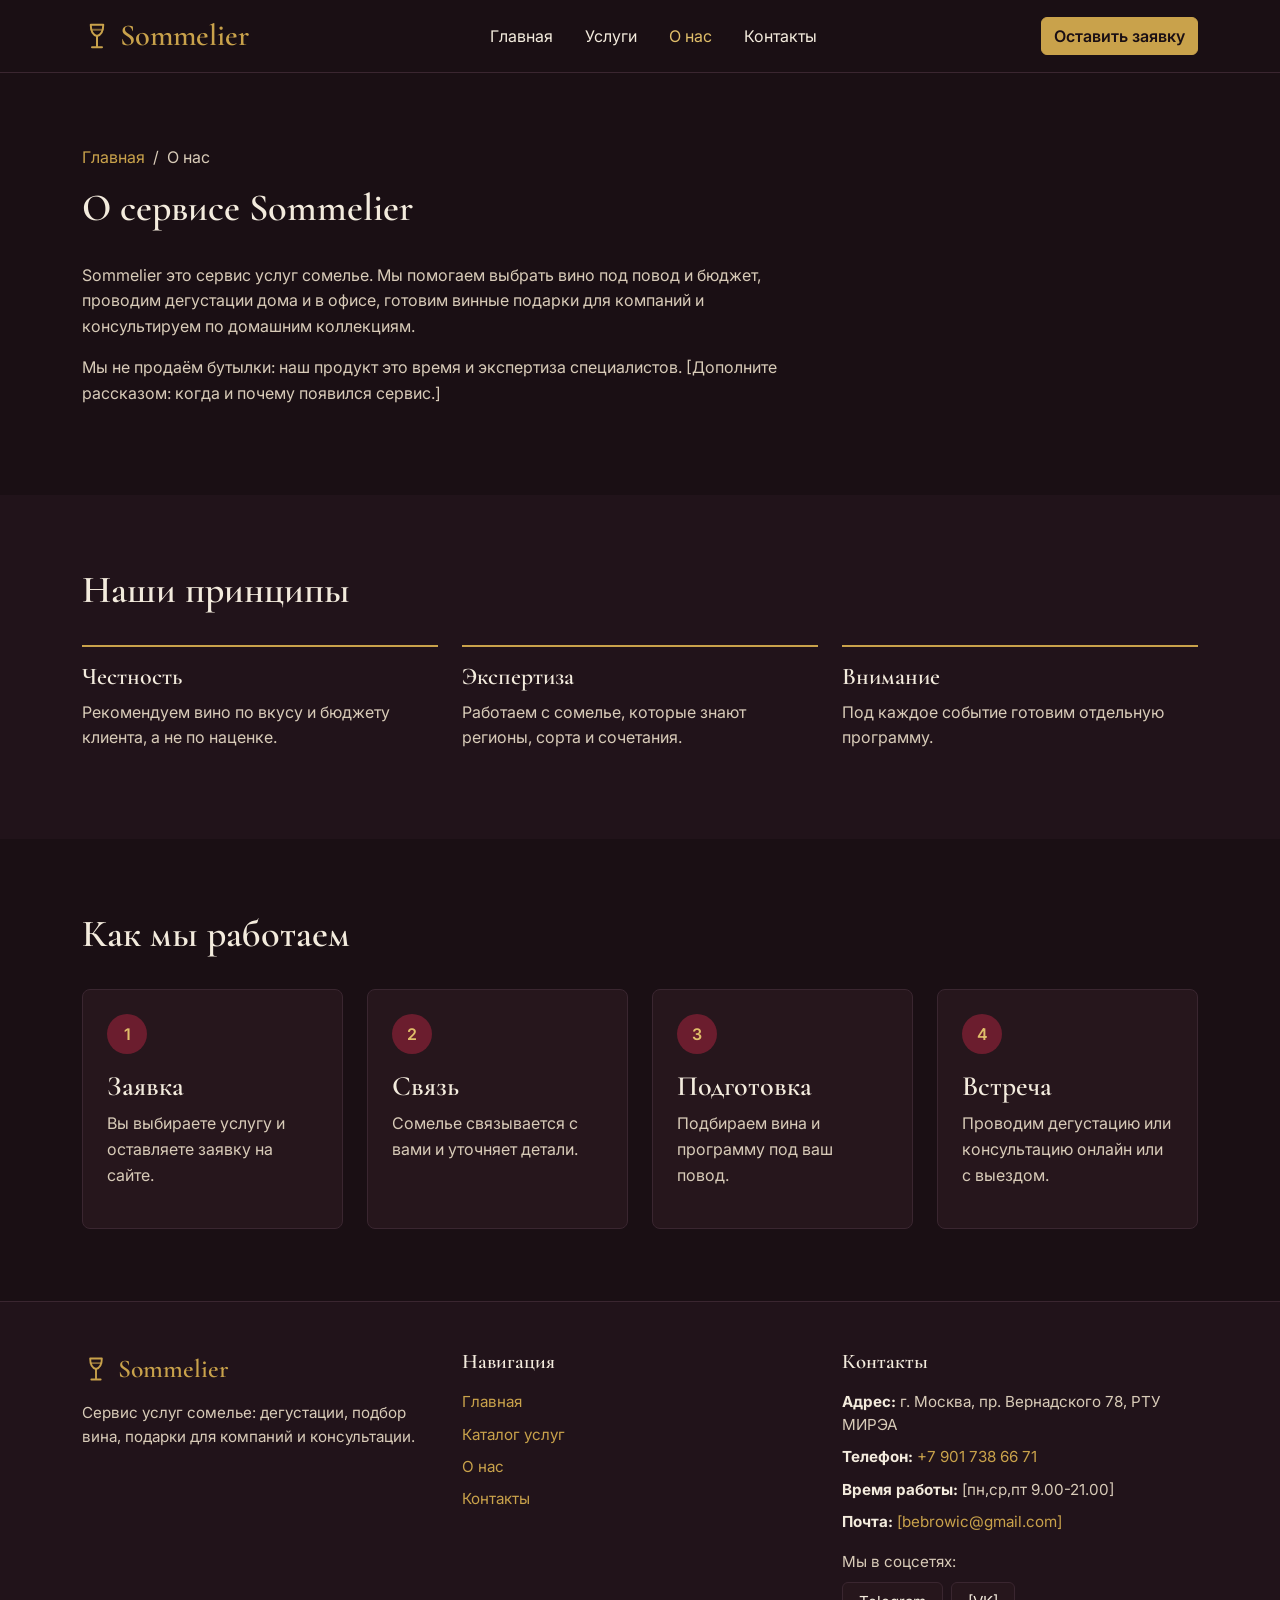
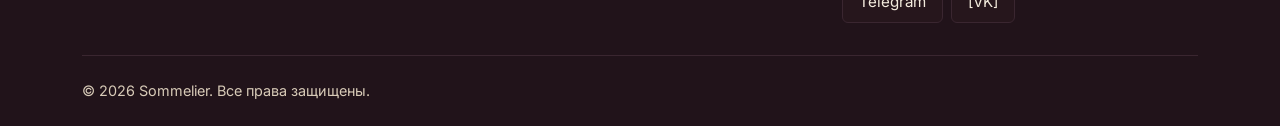
==== about.html @ bda31886 "1 riio" ====
<!DOCTYPE html>
<html lang="ru">
<head>
  <meta charset="UTF-8">
  <meta name="viewport" content="width=device-width, initial-scale=1">
  <title>О нас — Sommelier</title>
  <link rel="preconnect" href="https://fonts.googleapis.com">
  <link href="https://fonts.googleapis.com/css2?family=Cormorant+Garamond:wght@500;600;700&family=Inter:wght@400;500;600&display=swap" rel="stylesheet">
  <link href="https://cdn.jsdelivr.net/npm/bootstrap@5.3.3/dist/css/bootstrap.min.css" rel="stylesheet">
  <link href="css/style.css" rel="stylesheet">
</head>
<body>
  <!-- ШАПКА: логотип + 4 пункта меню -->
  <nav class="navbar navbar-expand-lg sticky-top site-nav">
    <div class="container">
      <a class="navbar-brand d-flex align-items-center gap-2" href="index.html">
        <svg class="brand__logo" width="30" height="30" viewBox="0 0 24 24" fill="none" stroke="currentColor" stroke-width="1.6" stroke-linecap="round" stroke-linejoin="round" aria-hidden="true"><path d="M7 3h10c0 5-1 8-5 9-4-1-5-4-5-9z"/><path d="M7.5 7h9" opacity=".6"/><path d="M12 12v8M8 21h8"/></svg>
        Sommelier
      </a>
      <button class="navbar-toggler" type="button" data-bs-toggle="collapse" data-bs-target="#mainMenu" aria-label="Открыть меню"><span class="navbar-toggler-icon"></span></button>
      <div class="collapse navbar-collapse" id="mainMenu">
        <ul class="navbar-nav mx-auto gap-lg-3">
        <li class="nav-item"><a class="nav-link" href="index.html">Главная</a></li>
        <li class="nav-item"><a class="nav-link" href="catalog.html">Услуги</a></li>
        <li class="nav-item"><a class="nav-link active" href="about.html">О нас</a></li>
        <li class="nav-item"><a class="nav-link" href="contacts.html">Контакты</a></li>
        </ul>
        <a href="service.html" class="btn btn-gold">Оставить заявку</a>
      </div>
    </div>
  </nav>

  <main>
    <section class="section">
      <div class="container">
        <nav aria-label="breadcrumb">
          <ol class="breadcrumb">
            <li class="breadcrumb-item"><a href="index.html">Главная</a></li>
            <li class="breadcrumb-item active" aria-current="page">О нас</li>
          </ol>
        </nav>
        <div class="row align-items-center g-5">
          <div class="col-lg-8">
            <h1 class="section__title">О сервисе Sommelier</h1>
            <p>Sommelier это сервис услуг сомелье. Мы помогаем выбрать вино под повод и бюджет, проводим дегустации дома и в офисе, готовим винные подарки для компаний и консультируем по домашним коллекциям.</p>
            <p>Мы не продаём бутылки: наш продукт это время и экспертиза специалистов. [Дополните рассказом: когда и почему появился сервис.]</p>
          </div>
        </div>
      </div>
    </section>

    <section class="section section--alt">
      <div class="container">
        <h2 class="section__title">Наши принципы</h2>
        <div class="row g-4">
          <div class="col-md-4"><div class="advantage"><h3>Честность</h3><p>Рекомендуем вино по вкусу и бюджету клиента, а не по наценке.</p></div></div>
          <div class="col-md-4"><div class="advantage"><h3>Экспертиза</h3><p>Работаем с сомелье, которые знают регионы, сорта и сочетания.</p></div></div>
          <div class="col-md-4"><div class="advantage"><h3>Внимание</h3><p>Под каждое событие готовим отдельную программу.</p></div></div>
        </div>
      </div>
    </section>

    <section class="section">
      <div class="container">
        <h2 class="section__title">Как мы работаем</h2>
        <div class="row row-cols-1 row-cols-md-2 row-cols-xl-4 g-4">
          <div class="col"><div class="step"><span class="step__num">1</span><h3>Заявка</h3><p>Вы выбираете услугу и оставляете заявку на сайте.</p></div></div>
          <div class="col"><div class="step"><span class="step__num">2</span><h3>Связь</h3><p>Сомелье связывается с вами и уточняет детали.</p></div></div>
          <div class="col"><div class="step"><span class="step__num">3</span><h3>Подготовка</h3><p>Подбираем вина и программу под ваш повод.</p></div></div>
          <div class="col"><div class="step"><span class="step__num">4</span><h3>Встреча</h3><p>Проводим дегустацию или консультацию онлайн или с выездом.</p></div></div>
        </div>
      </div>
    </section>

  </main>

  <!-- ПОДВАЛ: три колонки + нижняя строка -->
  <footer class="site-footer">
    <div class="container">
      <div class="row g-4">
        <div class="col-lg-4">
          <div class="footer__brand d-flex align-items-center gap-2"><svg class="brand__logo" width="28" height="28" viewBox="0 0 24 24" fill="none" stroke="currentColor" stroke-width="1.6" stroke-linecap="round" stroke-linejoin="round" aria-hidden="true"><path d="M7 3h10c0 5-1 8-5 9-4-1-5-4-5-9z"/><path d="M7.5 7h9" opacity=".6"/><path d="M12 12v8M8 21h8"/></svg>Sommelier</div>
          <p>Сервис услуг сомелье: дегустации, подбор вина, подарки для компаний и консультации.</p>
        </div>
        <div class="col-lg-4">
          <h3 class="footer__title">Навигация</h3>
          <ul class="footer__list list-unstyled">
            <li><a href="index.html">Главная</a></li>
            <li><a href="catalog.html">Каталог услуг</a></li>
            <li><a href="about.html">О нас</a></li>
            <li><a href="contacts.html">Контакты</a></li>
          </ul>
        </div>
        <div class="col-lg-4">
          <h3 class="footer__title">Контакты</h3>
          <ul class="footer__list list-unstyled">
            <li><strong>Адрес:</strong> г. Москва, пр. Вернадского 78, РТУ МИРЭА</li>
            <li><strong>Телефон:</strong> <a href="tel:+79017386671">+7 901 738 66 71</a></li>
            <li><strong>Время работы:</strong> [пн,ср,пт 9.00-21.00]</li>
            <li><strong>Почта:</strong> <a href="mailto:bebrowic@gmail.com">[bebrowic@gmail.com]</a></li>
          </ul>
          <p class="mb-2">Мы в соцсетях:</p>
          <div class="d-flex flex-wrap gap-2">
            <a class="footer__social" href="https://t.me/altmonarque" target="_blank" rel="noopener">Telegram</a>
            <a class="footer__social" href="#" target="_blank" rel="noopener">[VK]</a>
          </div>
        </div>
      </div>
      <div class="footer__bottom d-flex flex-wrap justify-content-between gap-2">
        <span>© 2026 Sommelier. Все права защищены.</span>
      </div>
    </div>
  </footer>

  <!-- КНОПКА «НАВЕРХ» в виде бокала -->
  <button id="toTop" class="to-top" aria-label="Наверх">
    <svg width="26" height="26" viewBox="0 0 24 24" fill="none" stroke="currentColor" stroke-width="1.6" stroke-linecap="round" stroke-linejoin="round" aria-hidden="true"><path d="M7 3h10c0 5-1 8-5 9-4-1-5-4-5-9z"/><path d="M7.5 7h9" opacity=".6"/><path d="M12 12v8M8 21h8"/></svg>
  </button>

  <script src="https://cdn.jsdelivr.net/npm/bootstrap@5.3.3/dist/js/bootstrap.bundle.min.js"></script>
  <script src="js/main.js"></script>
</body>
</html>
---- css/style.css ----
/* ===== ПЕРЕМЕННЫЕ: цвета и шрифты меняются в одном месте ===== */
:root {
  --bg: #1a0f14;        /* основной фон */
  --bg-alt: #21131a;    /* фон чередующихся секций */
  --card: #26161c;      /* фон карточек */
  --line: #3a2630;      /* линии и границы */
  --wine: #6b1d2e;      /* бордовый акцент */
  --gold: #c9a24b;      /* золотой акцент */
  --gold-light: #e0be6a;
  --cream: #f3ebdd;     /* основной текст */
  --muted: #d8cbb8;     /* второстепенный текст */
  --font-head: 'Cormorant Garamond', serif;
  --font-body: 'Inter', sans-serif;
}

/* ===== БАЗА ===== */
body {
  background: var(--bg);
  color: var(--cream);
  font-family: var(--font-body);
}
h1, h2, h3 { font-family: var(--font-head); font-weight: 600; }
p { color: var(--muted); line-height: 1.6; }

/* ===== КНОПКИ ===== */
.btn-gold {
  background: var(--gold);
  color: var(--bg);
  font-weight: 600;
  border: 1px solid var(--gold);
}
.btn-gold:hover { background: var(--gold-light); color: var(--bg); }
.btn-outline-gold {
  color: var(--cream);
  border: 1px solid var(--gold);
}
.btn-outline-gold:hover { background: var(--gold); color: var(--bg); }
.link-gold { color: var(--gold); text-decoration: none; font-weight: 500; }
.link-gold:hover { color: var(--gold-light); }

/* ===== МЕНЮ ===== */
.site-nav { background: var(--bg); border-bottom: 1px solid var(--line); }
.navbar-brand {
  font-family: var(--font-head);
  font-size: 1.9rem;
  font-weight: 600;
  color: var(--gold);
}
.navbar-brand:hover { color: var(--gold-light); }
.site-nav .nav-link { color: var(--cream); }
.site-nav .nav-link:hover,
.site-nav .nav-link.active { color: var(--gold-light); }
.navbar-toggler { border-color: var(--gold); }
/* Иконка «бургер» в светлом цвете */
.navbar-toggler-icon {
  background-image: url("data:image/svg+xml,%3csvg xmlns='http://www.w3.org/2000/svg' viewBox='0 0 30 30'%3e%3cpath stroke='%23f3ebdd' stroke-linecap='round' stroke-miterlimit='10' stroke-width='2' d='M4 7h22M4 15h22M4 23h22'/%3e%3c/svg%3e");
}

/* ===== БАННЕР (блок hero) ===== */
.hero { padding: 5.5rem 0; }
.hero__title {
  font-size: clamp(2.6rem, 6vw, 4rem);  /* адаптивный размер шрифта */
  line-height: 1.05;
  margin-bottom: 1.5rem;
}
.hero__text { font-size: 1.15rem; max-width: 520px; margin-bottom: 2rem; }

/* ===== СЕКЦИИ ===== */
.section { padding: 4.5rem 0; }
.section--alt { background: var(--bg-alt); }
.section__title { font-size: 2.4rem; margin-bottom: 2rem; }

/* ===== ПРЕИМУЩЕСТВА ===== */
.advantage { border-top: 2px solid var(--gold); padding-top: 1rem; }
.advantage h3 { font-size: 1.5rem; margin-bottom: .5rem; }

/* ===== КАРТОЧКИ УСЛУГ ===== */
.service-card {
  background: var(--card);
  border: 1px solid var(--line);
  border-radius: 8px;
  overflow: hidden;
}
.service-card__img { display: block; width: 100%; height: auto; aspect-ratio: 3 / 2; object-fit: cover; }
.service-card .card-title { font-size: 1.5rem; color: var(--cream); }
.service-card .card-text { color: var(--muted); font-size: .9rem; }
.price { color: var(--gold-light); font-weight: 600; }
.badge-wine { background: var(--wine); color: var(--cream); font-weight: 500; }

/* ===== НАПРАВЛЕНИЯ ===== */
.direction {
  padding: 1.2rem;
  border: 1px solid var(--line);
  border-radius: 8px;
  font-family: var(--font-head);
  font-size: 1.4rem;
  font-weight: 600;
}

/* ===== СТАТИСТИКА ===== */
.stats { background: var(--wine); padding: 3.5rem 0; }
.stats__num {
  font-family: var(--font-head);
  font-size: 3.2rem;
  font-weight: 600;
  color: var(--gold-light);
}

/* ===== ОТЗЫВЫ ===== */
.reviews { max-width: 760px; }
.review__text {
  font-family: var(--font-head);
  font-size: 1.7rem;
  line-height: 1.4;
  margin-bottom: 1rem;
}
.review__author { color: var(--gold); font-weight: 500; }
.carousel-indicators [data-bs-target] { background-color: var(--gold); }

/* Панель фильтров и формы */
.filters {
  background: var(--card);
  border: 1px solid var(--line);
  border-radius: 8px;
  padding: 1.5rem;
}
.form-label { color: var(--muted); font-size: .9rem; }
.form-control, .form-select {
  background-color: var(--bg);
  color: var(--cream);
  border: 1px solid var(--line);
}
.form-control:focus, .form-select:focus {
  background-color: var(--bg);
  color: var(--cream);
  border-color: var(--gold);
  box-shadow: 0 0 0 .2rem rgba(201, 162, 75, .25);
}
.form-control::placeholder { color: #8a7a78; }
.form-check-input:checked { background-color: var(--gold); border-color: var(--gold); }

/* Хлебные крошки */
.breadcrumb { --bs-breadcrumb-divider-color: var(--muted); }
.breadcrumb a { color: var(--gold); text-decoration: none; }
.breadcrumb-item.active { color: var(--muted); }

/* Список «Что входит» и контакты */
.included { color: var(--muted); line-height: 1.8; }
.contact-list li { color: var(--muted); margin-bottom: .5rem; }

/* Модальное окно */
.modal-content { background: var(--card); color: var(--cream); border: 1px solid var(--line); }
.modal-header, .modal-footer { border-color: var(--line); }
.btn-close { filter: invert(1); }

/* Аккордеон FAQ */
.accordion {
  --bs-accordion-bg: var(--card);
  --bs-accordion-color: var(--muted);
  --bs-accordion-border-color: var(--line);
  --bs-accordion-btn-color: var(--cream);
  --bs-accordion-btn-bg: var(--card);
  --bs-accordion-active-bg: var(--wine);
  --bs-accordion-active-color: var(--cream);
  --bs-accordion-btn-focus-box-shadow: 0 0 0 .2rem rgba(201, 162, 75, .25);
}
.accordion-button::after { filter: invert(1); }
.accordion-button:not(.collapsed)::after { filter: invert(1); }

/* Кнопка «Наверх» */
.to-top {
  position: fixed;
  right: 1.5rem;
  bottom: 1.5rem;
  width: 48px;
  height: 48px;
  border: 1px solid var(--gold);
  border-radius: 50%;
  background: var(--bg);
  color: var(--gold);
  padding: 0;
  display: none;
  align-items: center;
  justify-content: center;
}
.to-top.show { display: flex; }
.to-top:hover { background: var(--gold); color: var(--bg); }

.directions {
  display: grid;
  grid-template-columns: repeat(auto-fit, minmax(200px, 1fr));
  gap: 1rem;
}
/* ===== ПОДВАЛ, ЛОГОТИП, «О НАС» ===== */

/* Логотип рядом с названием */
.brand__logo { flex-shrink: 0; }

/* Подвал */
.site-footer {
  background: var(--bg-alt);
  border-top: 1px solid var(--line);
  padding: 3rem 0 1.5rem;
  color: var(--muted);
  font-size: .95rem;
}
.footer__brand { font-family: var(--font-head); font-size: 1.6rem; font-weight: 600; color: var(--gold); margin-bottom: .75rem; }
.footer__title { font-family: var(--font-head); font-size: 1.3rem; color: var(--cream); margin-bottom: 1rem; }
.footer__list li { margin-bottom: .6rem; }
.footer__list strong { color: var(--cream); }
.footer__list a { color: var(--gold); text-decoration: none; }
.footer__list a:hover { color: var(--gold-light); }
.footer__social {
  background: var(--card);
  border: 1px solid var(--line);
  border-radius: 6px;
  padding: .5rem 1rem;
  color: var(--cream);
  text-decoration: none;
}
.footer__social:hover { border-color: var(--gold); color: var(--gold-light); }
.footer__bottom { border-top: 1px solid var(--line); margin-top: 2rem; padding-top: 1.5rem; font-size: .9rem; }

/* Страница «О нас»: шаги */
.step { border: 1px solid var(--line); border-radius: 8px; padding: 1.5rem; background: var(--card); height: 100%; }
.step__num { display: inline-flex; align-items: center; justify-content: center; width: 40px; height: 40px; border-radius: 50%; background: var(--wine); color: var(--gold-light); font-weight: 600; margin-bottom: 1rem; }
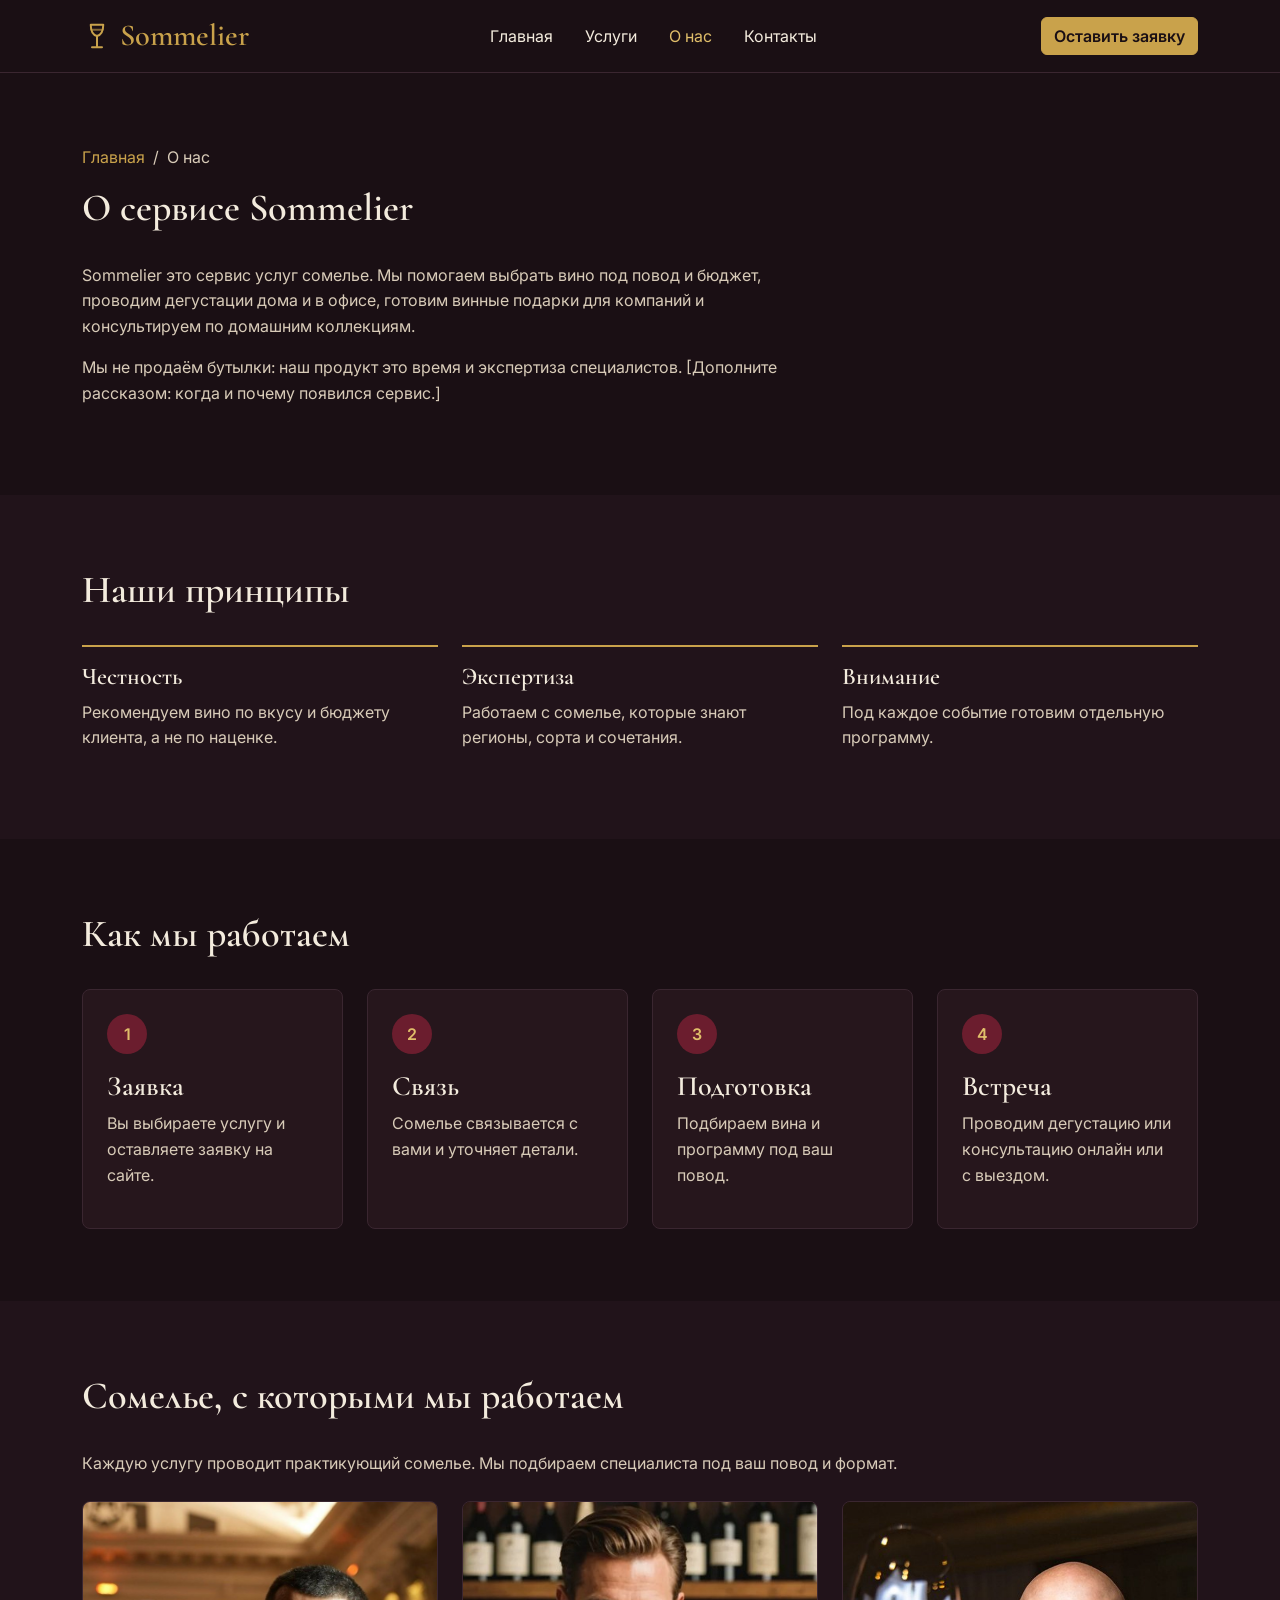
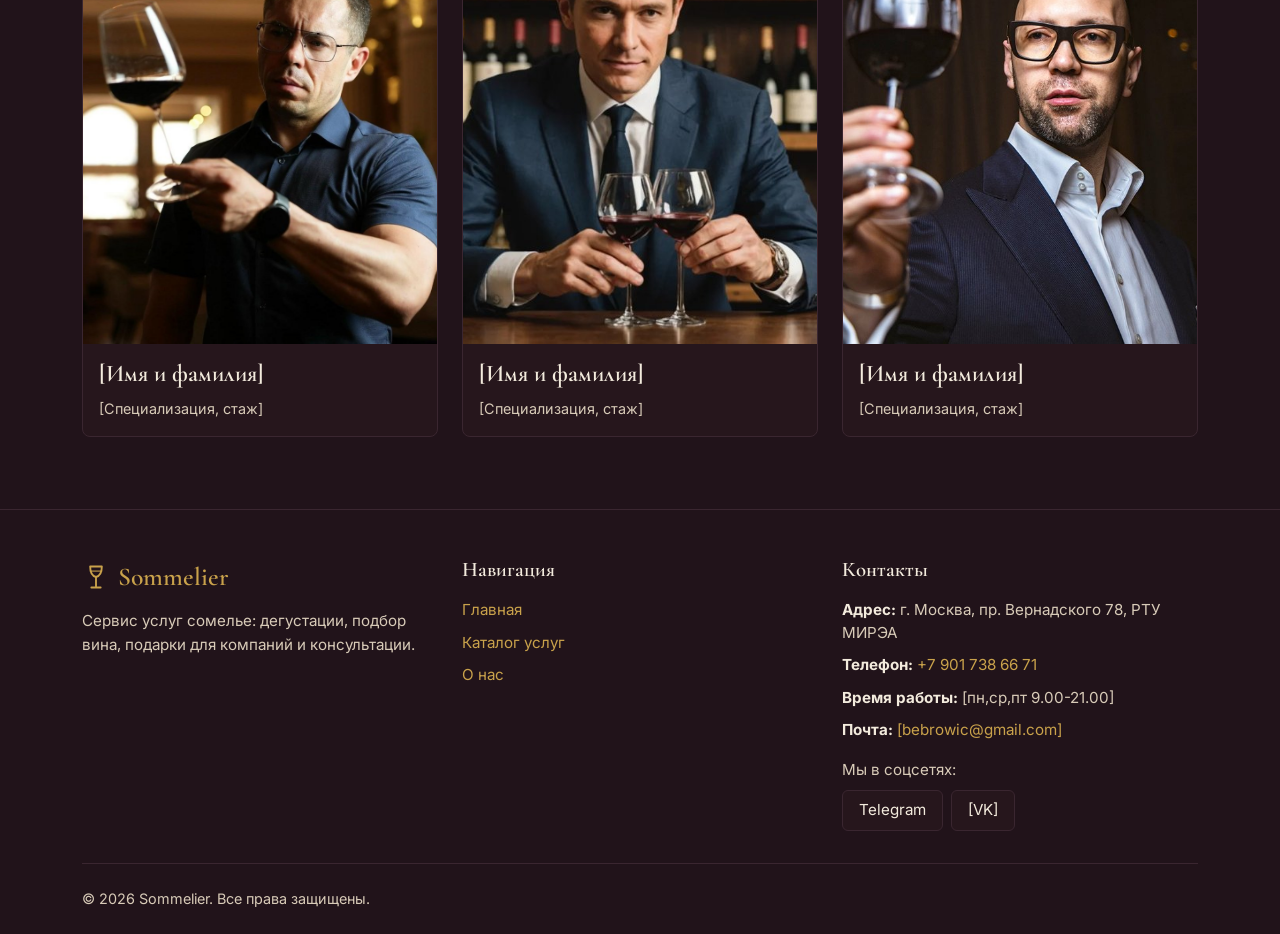
==== commit 1d43aad8: "Добавить страницу О нас, карту и липкий фильтр" ====
--- a/about.html
+++ b/about.html
@@ -72,6 +72,32 @@
       </div>
     </section>
 
+    <section class="section section--alt">
+      <div class="container">
+        <h2 class="section__title">Сомелье, с которыми мы работаем</h2>
+        <p class="mb-4">Каждую услугу проводит практикующий сомелье. Мы подбираем специалиста под ваш повод и формат.</p>
+        <div class="row g-4">
+          <div class="col-md-4">
+            <div class="card service-card h-100">
+              <img class="sommelier__img" src="img/sommelier-1.jpg" alt="Сомелье оценивает цвет вина в бокале" loading="lazy">
+              <div class="card-body"><h3 class="card-title">[Имя и фамилия]</h3><p class="card-text">[Специализация, стаж]</p></div>
+            </div>
+          </div>
+          <div class="col-md-4">
+            <div class="card service-card h-100">
+              <img class="sommelier__img" src="img/sommelier-2.jpg" alt="Сомелье в костюме за столом с двумя бокалами вина" loading="lazy">
+              <div class="card-body"><h3 class="card-title">[Имя и фамилия]</h3><p class="card-text">[Специализация, стаж]</p></div>
+            </div>
+          </div>
+          <div class="col-md-4">
+            <div class="card service-card h-100">
+              <img class="sommelier__img" src="img/sommelier-3.jpg" alt="Сомелье в очках поднимает бокал красного вина" loading="lazy">
+              <div class="card-body"><h3 class="card-title">[Имя и фамилия]</h3><p class="card-text">[Специализация, стаж]</p></div>
+            </div>
+          </div>
+        </div>
+      </div>
+    </section>
   </main>
 
   <!-- ПОДВАЛ: три колонки + нижняя строка -->
@@ -88,7 +114,6 @@
             <li><a href="index.html">Главная</a></li>
             <li><a href="catalog.html">Каталог услуг</a></li>
             <li><a href="about.html">О нас</a></li>
-            <li><a href="contacts.html">Контакты</a></li>
           </ul>
         </div>
         <div class="col-lg-4">
--- a/css/style.css
+++ b/css/style.css
@@ -224,3 +224,14 @@
 /* Страница «О нас»: шаги */
 .step { border: 1px solid var(--line); border-radius: 8px; padding: 1.5rem; background: var(--card); height: 100%; }
 .step__num { display: inline-flex; align-items: center; justify-content: center; width: 40px; height: 40px; border-radius: 50%; background: var(--wine); color: var(--gold-light); font-weight: 600; margin-bottom: 1rem; }
+
+/* ===== Липкий фильтр в каталоге ===== */
+.filters--sticky { position: sticky; top: 90px; max-height: calc(100vh - 110px); overflow-y: auto; }
+@media (max-width: 991.98px) { .filters--sticky { position: static; max-height: none; } }
+
+/* ===== Сомелье (страница «О нас») ===== */
+.sommelier__img { width: 100%; aspect-ratio: 4 / 5; object-fit: cover; object-position: center top; display: block; }
+
+/* ===== Карта (страница «Контакты») ===== */
+.map-frame { border: 1px solid var(--line); border-radius: 8px; overflow: hidden; }
+.map-frame iframe { width: 100%; height: 420px; border: 0; display: block; }
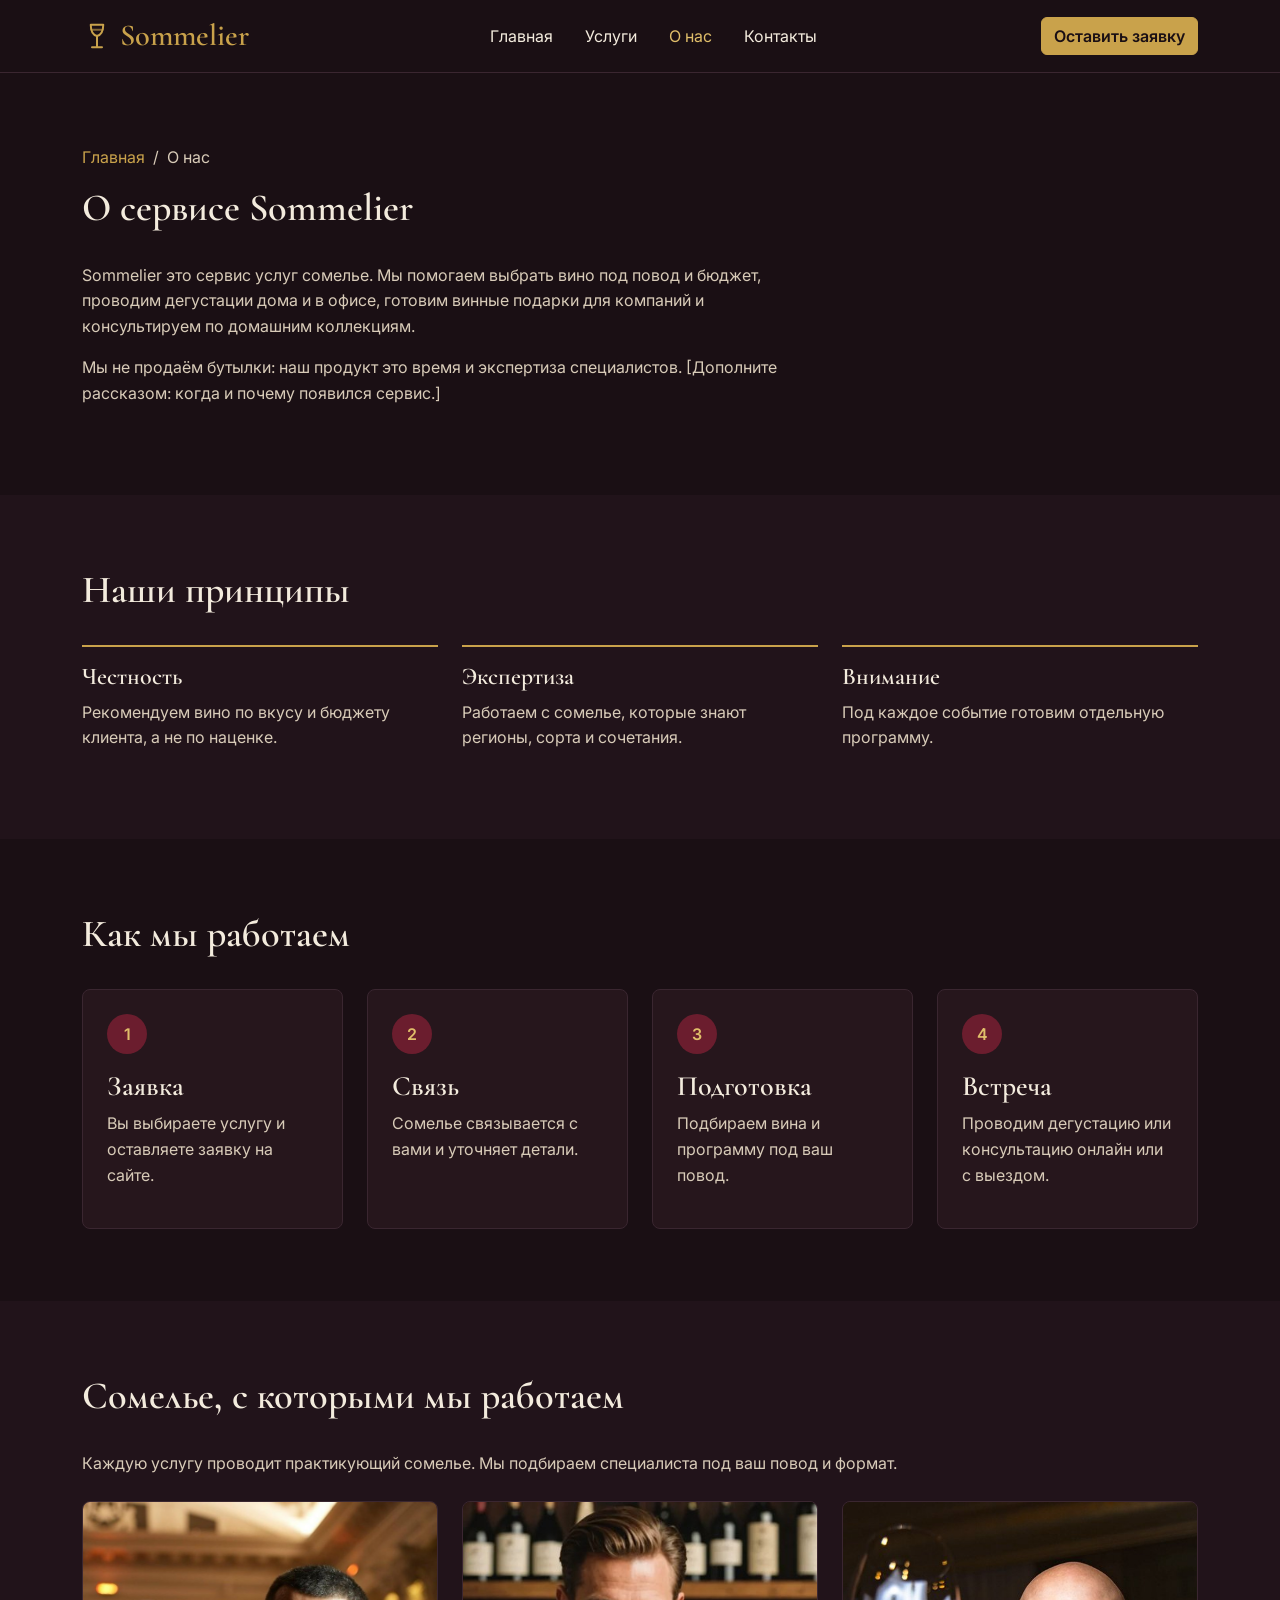
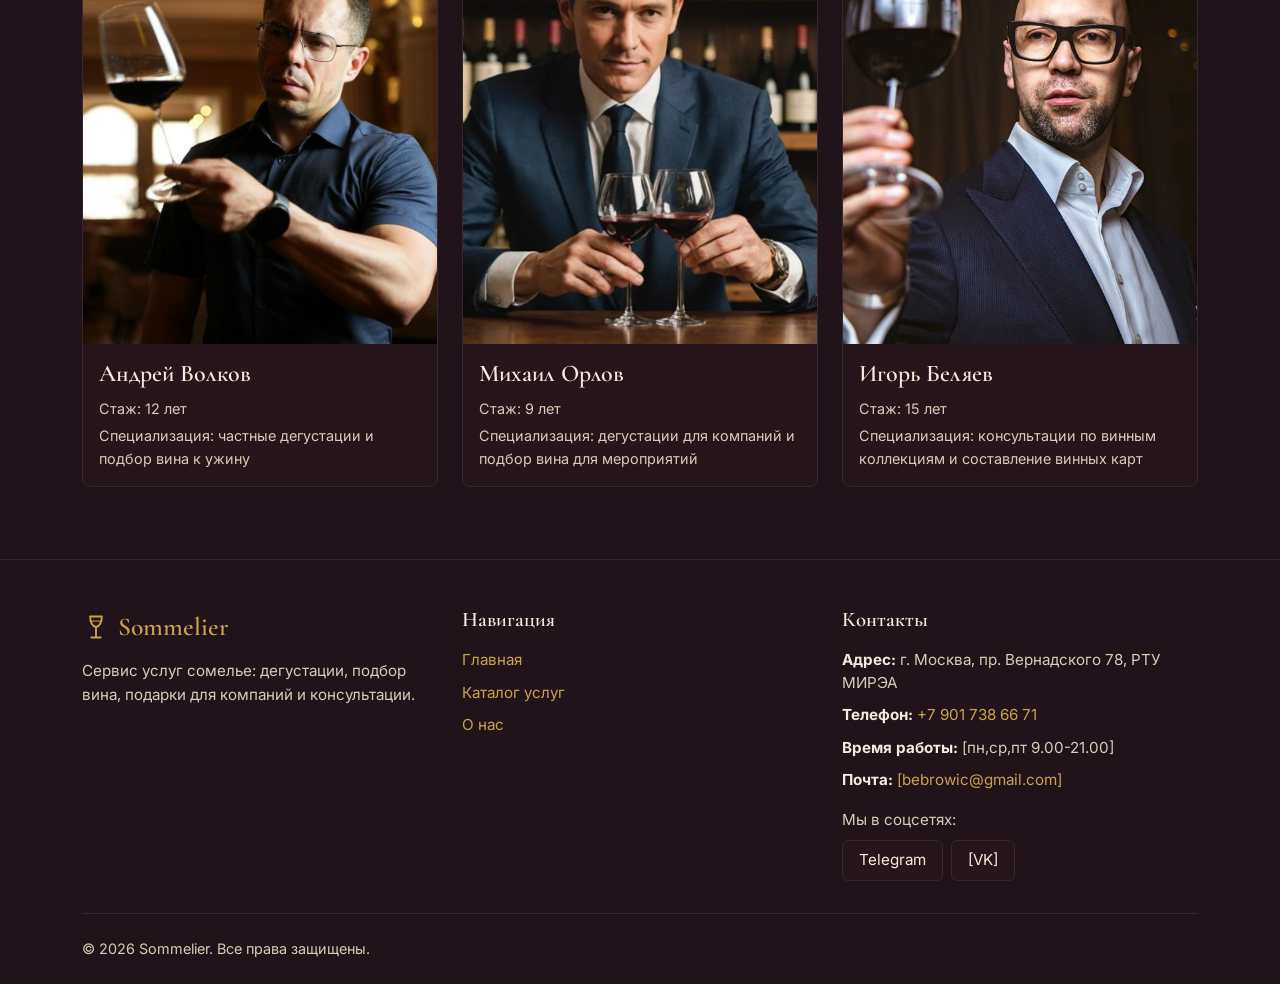
==== commit a38a7cc9: "Упростить карту в контактах" ====
--- a/about.html
+++ b/about.html
@@ -80,19 +80,19 @@
           <div class="col-md-4">
             <div class="card service-card h-100">
               <img class="sommelier__img" src="img/sommelier-1.jpg" alt="Сомелье оценивает цвет вина в бокале" loading="lazy">
-              <div class="card-body"><h3 class="card-title">[Имя и фамилия]</h3><p class="card-text">[Специализация, стаж]</p></div>
+              <div class="card-body"><h3 class="card-title">Андрей Волков</h3><p class="card-text mb-1">Стаж: 12 лет</p><p class="card-text">Специализация: частные дегустации и подбор вина к ужину</p></div>
             </div>
           </div>
           <div class="col-md-4">
             <div class="card service-card h-100">
               <img class="sommelier__img" src="img/sommelier-2.jpg" alt="Сомелье в костюме за столом с двумя бокалами вина" loading="lazy">
-              <div class="card-body"><h3 class="card-title">[Имя и фамилия]</h3><p class="card-text">[Специализация, стаж]</p></div>
+              <div class="card-body"><h3 class="card-title">Михаил Орлов</h3><p class="card-text mb-1">Стаж: 9 лет</p><p class="card-text">Специализация: дегустации для компаний и подбор вина для мероприятий</p></div>
             </div>
           </div>
           <div class="col-md-4">
             <div class="card service-card h-100">
               <img class="sommelier__img" src="img/sommelier-3.jpg" alt="Сомелье в очках поднимает бокал красного вина" loading="lazy">
-              <div class="card-body"><h3 class="card-title">[Имя и фамилия]</h3><p class="card-text">[Специализация, стаж]</p></div>
+              <div class="card-body"><h3 class="card-title">Игорь Беляев</h3><p class="card-text mb-1">Стаж: 15 лет</p><p class="card-text">Специализация: консультации по винным коллекциям и составление винных карт</p></div>
             </div>
           </div>
         </div>
--- a/css/style.css
+++ b/css/style.css
@@ -235,3 +235,14 @@
 /* ===== Карта (страница «Контакты») ===== */
 .map-frame { border: 1px solid var(--line); border-radius: 8px; overflow: hidden; }
 .map-frame iframe { width: 100%; height: 420px; border: 0; display: block; }
+
+/* ===== Карта: аккуратный вид (переопределяет прежние правила) ===== */
+.map-frame { border: 1px solid var(--line); border-radius: 8px; overflow: hidden; min-height: 380px; background: var(--card); }
+.map-frame iframe { width: 100%; height: 100%; min-height: 380px; border: 0; display: block;
+  filter: invert(92%) hue-rotate(180deg) contrast(.9) grayscale(.25); } /* тёмная карта под тему сайта */
+
+/* ===== Карта: во всю ширину, аккуратная рамка ===== */
+.map-frame { min-height: 0; padding: 6px; background: var(--card); border: 1px solid var(--gold); border-radius: 14px; box-shadow: 0 8px 24px rgba(0, 0, 0, .35); overflow: hidden; }
+.map-frame iframe { width: 100%; height: 420px; min-height: 0; border: 0; border-radius: 10px; display: block;
+  filter: invert(92%) hue-rotate(180deg) contrast(.9) grayscale(.25); }
+@media (max-width: 575.98px) { .map-frame iframe { height: 320px; } }
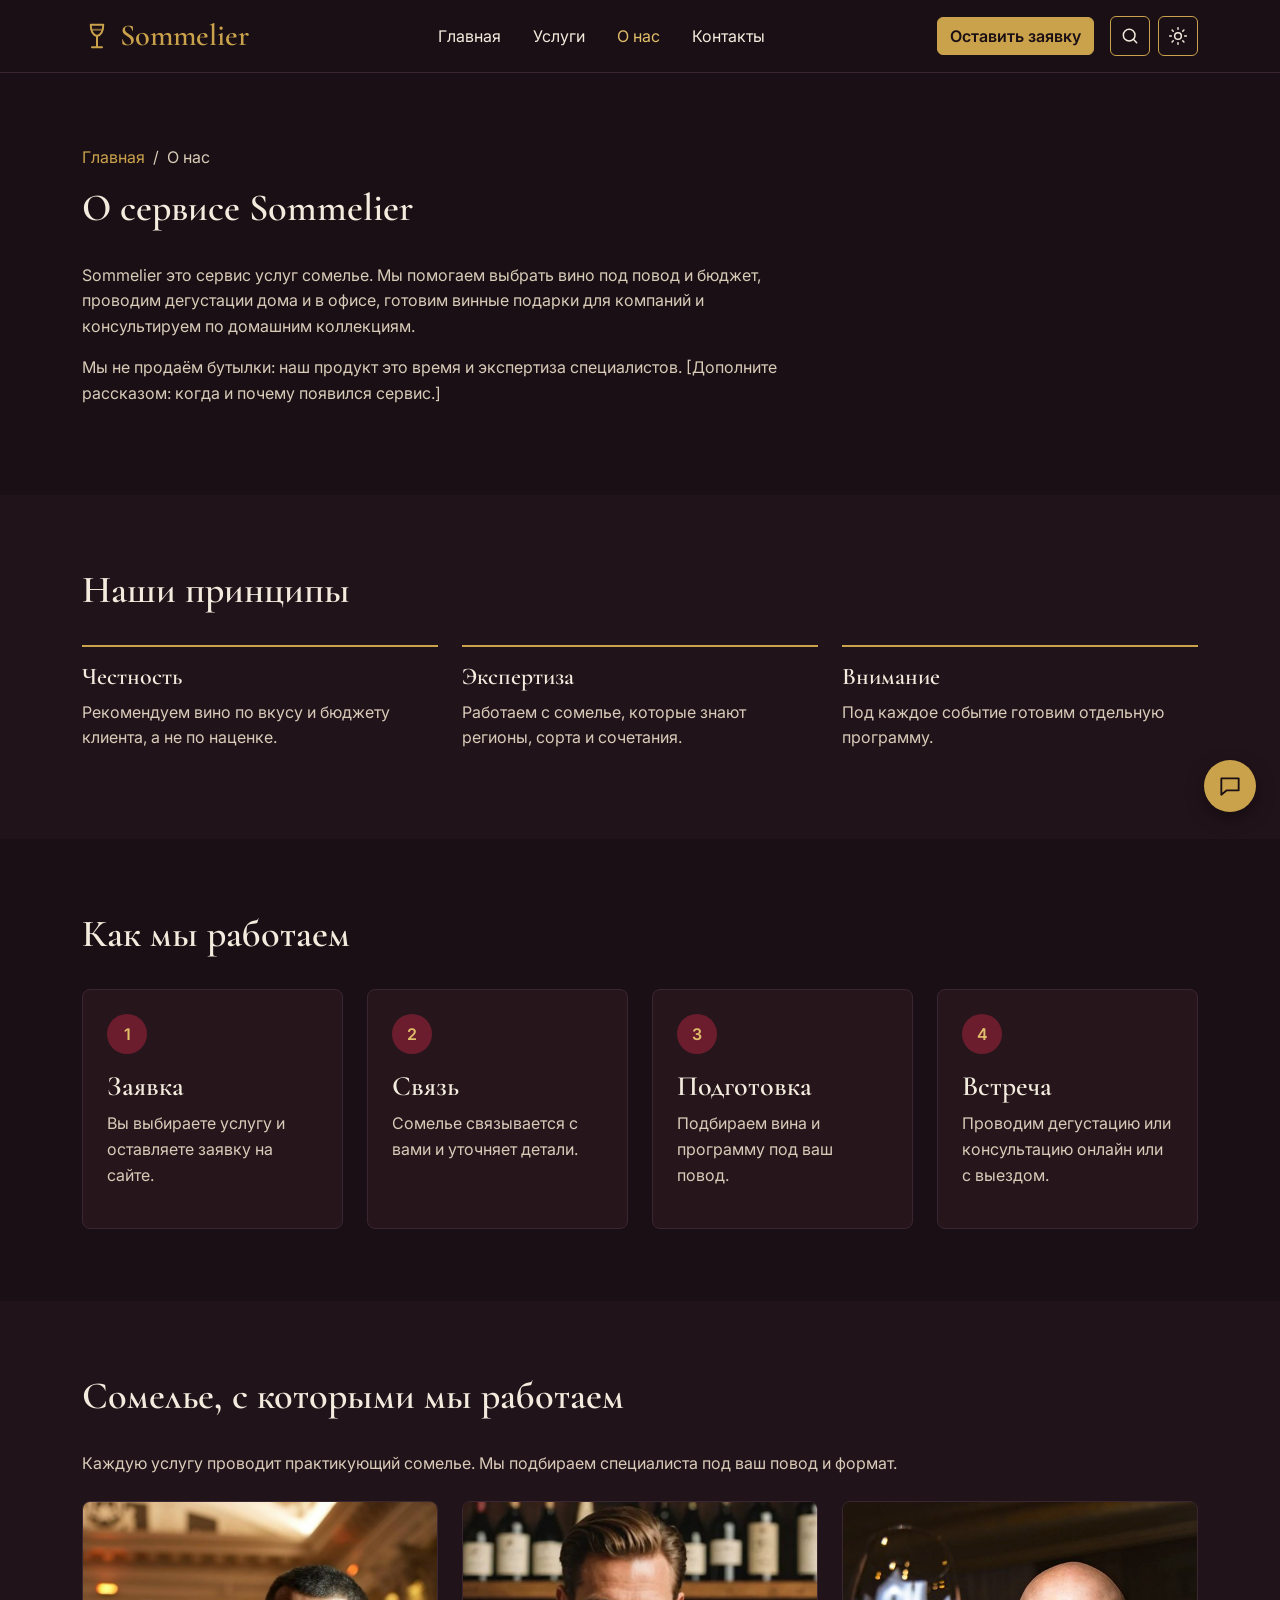
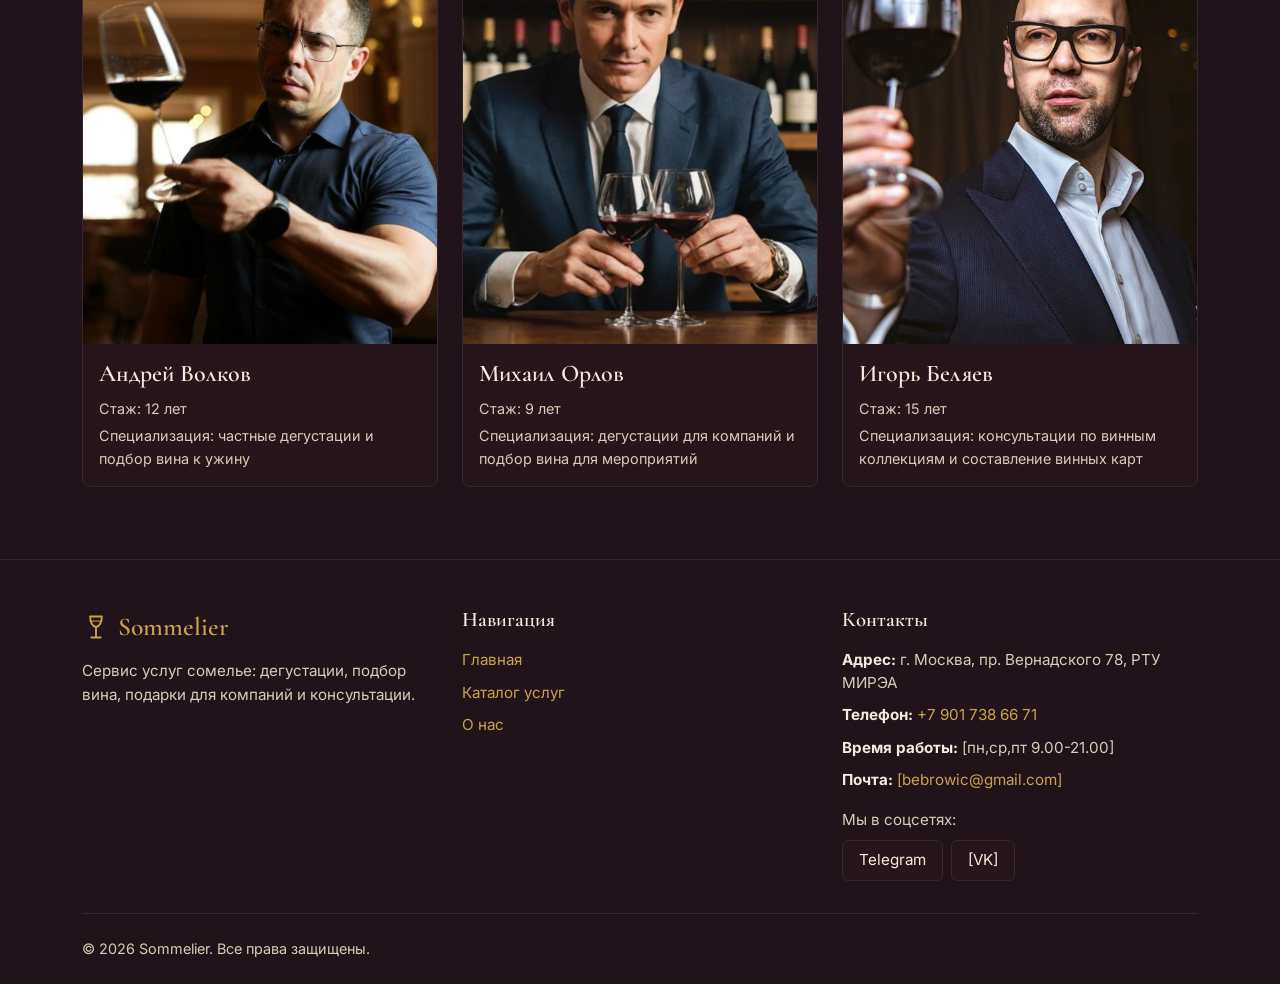
==== commit 0237671b: "ficha" ====
--- a/about.html
+++ b/about.html
@@ -8,6 +8,7 @@
   <link href="https://fonts.googleapis.com/css2?family=Cormorant+Garamond:wght@500;600;700&family=Inter:wght@400;500;600&display=swap" rel="stylesheet">
   <link href="https://cdn.jsdelivr.net/npm/bootstrap@5.3.3/dist/css/bootstrap.min.css" rel="stylesheet">
   <link href="css/style.css" rel="stylesheet">
+    <script src="js/features.js"></script>
 </head>
 <body>
   <!-- ШАПКА: логотип + 4 пункта меню -->
--- a/css/style.css
+++ b/css/style.css
@@ -246,3 +246,83 @@
 .map-frame iframe { width: 100%; height: 420px; min-height: 0; border: 0; border-radius: 10px; display: block;
   filter: invert(92%) hue-rotate(180deg) contrast(.9) grayscale(.25); }
 @media (max-width: 575.98px) { .map-frame iframe { height: 320px; } }
+
+/* =====================================================================
+   НОВЫЕ ФУНКЦИИ: тема, поиск, чат, окно успеха, анимации
+   ===================================================================== */
+
+/* ----- 1. Светлая тема: меняем только переменные и пару исключений ----- */
+:root[data-theme="light"] {
+  --bg: #faf6ef; --bg-alt: #f1e9dc; --card: #ffffff; --line: #e0d3bf;
+  --gold: #8a6a1f; --gold-light: #6f5416; --cream: #2a1a1f; --muted: #5c4b4e;
+}
+:root[data-theme="light"] .badge-wine { color: #f3ebdd; }
+:root[data-theme="light"] .stats { color: #f3ebdd; }
+:root[data-theme="light"] .stats p, :root[data-theme="light"] .stats div { color: #f3ebdd; }
+:root[data-theme="light"] .stats__num { color: #e0be6a; }
+:root[data-theme="light"] .navbar-toggler-icon,
+:root[data-theme="light"] .carousel-control-prev-icon,
+:root[data-theme="light"] .carousel-control-next-icon { filter: invert(1); }
+:root[data-theme="light"] .btn-close,
+:root[data-theme="light"] .accordion-button::after,
+:root[data-theme="light"] .map-frame iframe { filter: none; }
+:root[data-theme="light"] .form-control::placeholder { color: #8a7a78; }
+body, .site-nav, .site-footer, .section--alt, .filters, .service-card, .form-control, .form-select { transition: background-color .3s ease, color .3s ease, border-color .3s ease; }
+
+/* ----- Кнопки в шапке ----- */
+.nav-btn { width: 40px; height: 40px; display: inline-flex; align-items: center; justify-content: center;
+  background: transparent; color: var(--cream); border: 1px solid var(--gold); border-radius: 6px; }
+.nav-btn:hover { background: var(--gold); color: var(--bg); }
+
+/* ----- 2. Поиск ----- */
+.search-item { display: flex; justify-content: space-between; gap: 1rem; padding: .75rem 0; border-bottom: 1px solid var(--line); color: var(--cream); text-decoration: none; }
+.search-item span { color: var(--gold); font-size: .85rem; white-space: nowrap; }
+.search-item:hover strong { color: var(--gold-light); }
+.search-empty { color: var(--muted); padding: .5rem 0; }
+
+/* ----- 3. Чат ----- */
+.chat { position: fixed; right: 1.5rem; bottom: 5.5rem; z-index: 1040; }
+.chat__btn { width: 52px; height: 52px; border-radius: 50%; border: 0; background: var(--gold); color: var(--bg);
+  display: flex; align-items: center; justify-content: center; box-shadow: 0 6px 18px rgba(0, 0, 0, .4); margin-left: auto; }
+.chat__btn:hover { background: var(--gold-light); }
+.chat__panel { position: absolute; right: 0; bottom: 64px; width: 320px; max-width: calc(100vw - 3rem);
+  background: var(--card); border: 1px solid var(--gold); border-radius: 12px; overflow: hidden;
+  box-shadow: 0 12px 32px rgba(0, 0, 0, .45); animation: popIn .25s ease; }
+.chat__panel[hidden] { display: none; }
+.chat__head { display: flex; justify-content: space-between; align-items: center; padding: .75rem 1rem; background: var(--wine); color: #f3ebdd; }
+.chat__close { background: none; border: 0; color: #f3ebdd; font-size: 1.5rem; line-height: 1; }
+.chat__body { height: 240px; overflow-y: auto; padding: 1rem; display: flex; flex-direction: column; gap: .5rem; }
+.chat__msg { max-width: 85%; padding: .5rem .75rem; border-radius: 10px; font-size: .9rem; line-height: 1.4; }
+.chat__msg--bot { background: var(--bg-alt); color: var(--cream); align-self: flex-start; }
+.chat__msg--user { background: var(--gold); color: var(--bg); align-self: flex-end; }
+.chat__typing { animation: blink 1s infinite; }
+.chat__quick { display: flex; flex-wrap: wrap; gap: .4rem; padding: 0 1rem .75rem; }
+.chat__chip { background: transparent; border: 1px solid var(--line); color: var(--cream); border-radius: 99px; padding: .25rem .7rem; font-size: .8rem; }
+.chat__chip:hover { border-color: var(--gold); color: var(--gold-light); }
+.chat__form { display: flex; gap: .5rem; padding: .75rem; border-top: 1px solid var(--line); }
+
+/* ----- 4. Окно успеха: галочка рисуется сама ----- */
+.success__icon { width: 72px; height: 72px; margin: 0 auto; fill: none; stroke: var(--gold); stroke-width: 3; stroke-linecap: round; stroke-linejoin: round; }
+.success__icon circle { stroke-dasharray: 151; stroke-dashoffset: 151; }
+.success__icon path { stroke-dasharray: 40; stroke-dashoffset: 40; }
+.modal.show .success__icon circle { animation: draw .6s ease forwards; }
+.modal.show .success__icon path { animation: draw .4s ease .5s forwards; }
+
+/* ----- 5. Анимации ----- */
+.reveal { opacity: 0; transform: translateY(24px); transition: opacity .6s ease, transform .6s ease; }
+.reveal.reveal-in { opacity: 1; transform: none; }
+.service-card { transition: transform .25s ease, box-shadow .25s ease, border-color .25s ease; }
+.service-card:hover { transform: translateY(-6px); box-shadow: 0 14px 28px rgba(0, 0, 0, .35); border-color: var(--gold); }
+.hero .row > * { animation: fadeUp .9s ease both; }
+.hero .row > *:nth-child(2) { animation-delay: .2s; }
+.hero__arch { animation: float 6s ease-in-out infinite; }
+
+@keyframes fadeUp { from { opacity: 0; transform: translateY(28px); } to { opacity: 1; transform: none; } }
+@keyframes float { 0%, 100% { transform: translateY(0); } 50% { transform: translateY(-10px); } }
+@keyframes popIn { from { opacity: 0; transform: translateY(12px) scale(.97); } to { opacity: 1; transform: none; } }
+@keyframes draw { to { stroke-dashoffset: 0; } }
+@keyframes blink { 50% { opacity: .4; } }
+
+@media (prefers-reduced-motion: reduce) {
+  .reveal, .hero .row > *, .hero__arch, .chat__panel { animation: none; transition: none; opacity: 1; transform: none; }
+}
